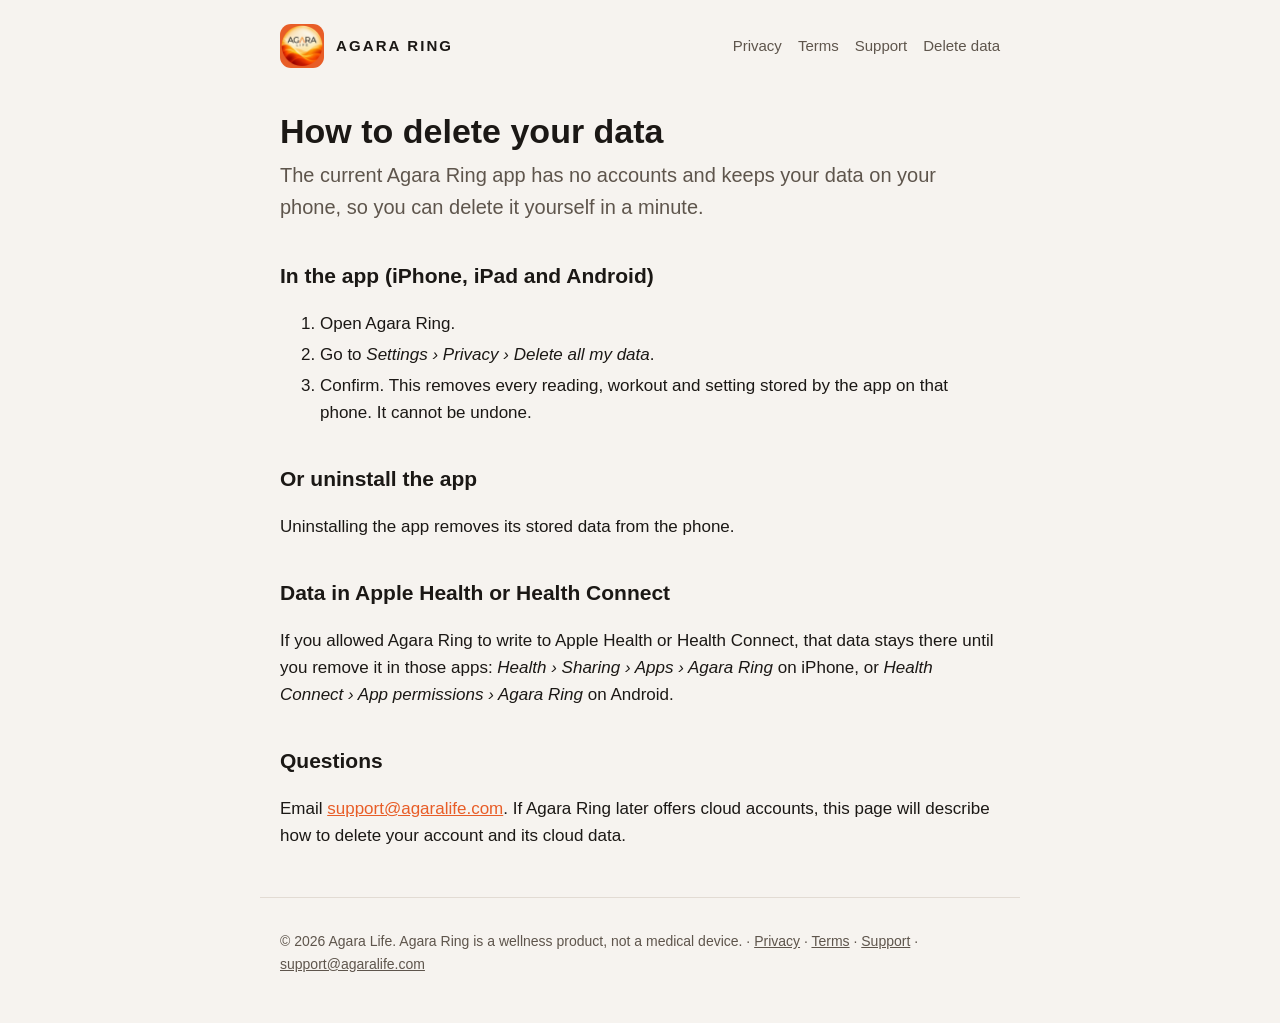
==== docs/delete-data/index.html @ 2ab8aa85 "Publish Agara Ring legal + support pages (docs/)" ====
<!doctype html>
<html lang="en"><head><meta charset="utf-8"><meta name="viewport" content="width=device-width,initial-scale=1">
<title>Delete your data · Agara Ring</title><meta name="description" content="How to delete your Agara Ring data.">
<link rel="icon" href="../logo.png"><link rel="stylesheet" href="../style.css"></head>
<body><header><img src="../logo.png" alt="" width="44" height="44"><a class="brand" href="../">AGARA RING</a>
<nav><a href="../privacy/">Privacy</a><a href="../terms/">Terms</a><a href="../support/">Support</a><a href="../delete-data/">Delete data</a></nav></header>
<main><h1>How to delete your data</h1>
<p class="lead">The current Agara Ring app has no accounts and keeps your data on your phone, so you can delete it yourself in a minute.</p>
<h2>In the app (iPhone, iPad and Android)</h2>
<ol><li>Open Agara Ring.</li><li>Go to <em>Settings › Privacy › Delete all my data</em>.</li><li>Confirm. This removes every reading, workout and setting stored by the app on that phone. It cannot be undone.</li></ol>
<h2>Or uninstall the app</h2><p>Uninstalling the app removes its stored data from the phone.</p>
<h2>Data in Apple Health or Health Connect</h2>
<p>If you allowed Agara Ring to write to Apple Health or Health Connect, that data stays there until you remove it in those apps: <em>Health › Sharing › Apps › Agara Ring</em> on iPhone, or <em>Health Connect › App permissions › Agara Ring</em> on Android.</p>
<h2>Questions</h2><p>Email <a href="mailto:support@agaralife.com">support@agaralife.com</a>. If Agara Ring later offers cloud accounts, this page will describe how to delete your account and its cloud data.</p></main>
<footer>© 2026 Agara Life. Agara Ring is a wellness product, not a medical device. ·
<a href="../privacy/">Privacy</a> · <a href="../terms/">Terms</a> · <a href="../support/">Support</a> ·
<a href="mailto:support@agaralife.com">support@agaralife.com</a></footer></body></html>
---- docs/style.css ----
:root{--bg:#12100E;--card:#1B1815;--text:#F4EFE9;--muted:#BDB4A9;--accent:#E85D27;--line:#2C2722}
@media (prefers-color-scheme:light){:root{--bg:#F6F3EF;--card:#FFFFFF;--text:#1B1815;--muted:#5E554C;--line:#E2DBD3}}
*{box-sizing:border-box}html{-webkit-text-size-adjust:100%}
body{margin:0;background:var(--bg);color:var(--text);font:17px/1.6 ui-sans-serif,-apple-system,"Segoe UI",Roboto,Helvetica,Arial,sans-serif}
a{color:var(--accent)}a:hover{text-decoration:none}
header,main,footer{max-width:760px;margin:0 auto;padding:0 20px}
header{display:flex;align-items:center;gap:12px;padding-top:24px;padding-bottom:12px}
header img{width:44px;height:44px;border-radius:11px}
header .brand{font-weight:800;letter-spacing:.14em;font-size:15px;text-decoration:none;color:var(--text)}
nav{margin-left:auto;display:flex;gap:16px;flex-wrap:wrap;font-size:15px}nav a{color:var(--muted);text-decoration:none}nav a:hover{color:var(--accent)}
h1{font-size:34px;line-height:1.15;margin:32px 0 8px}h2{font-size:21px;margin:36px 0 6px}
.lead{font-size:20px;color:var(--muted);margin-top:0}.meta{color:var(--muted);font-size:14px}
.card{background:var(--card);border:1px solid var(--line);border-radius:16px;padding:18px 20px;margin:18px 0}
.btn{display:inline-block;background:var(--accent);color:#fff;text-decoration:none;font-weight:700;padding:11px 18px;border-radius:12px}
ul{padding-left:22px}li{margin:4px 0}
footer{padding-top:32px;padding-bottom:48px;color:var(--muted);font-size:14px;border-top:1px solid var(--line);margin-top:48px}
footer a{color:var(--muted)}
.notice{border-left:4px solid var(--accent)}
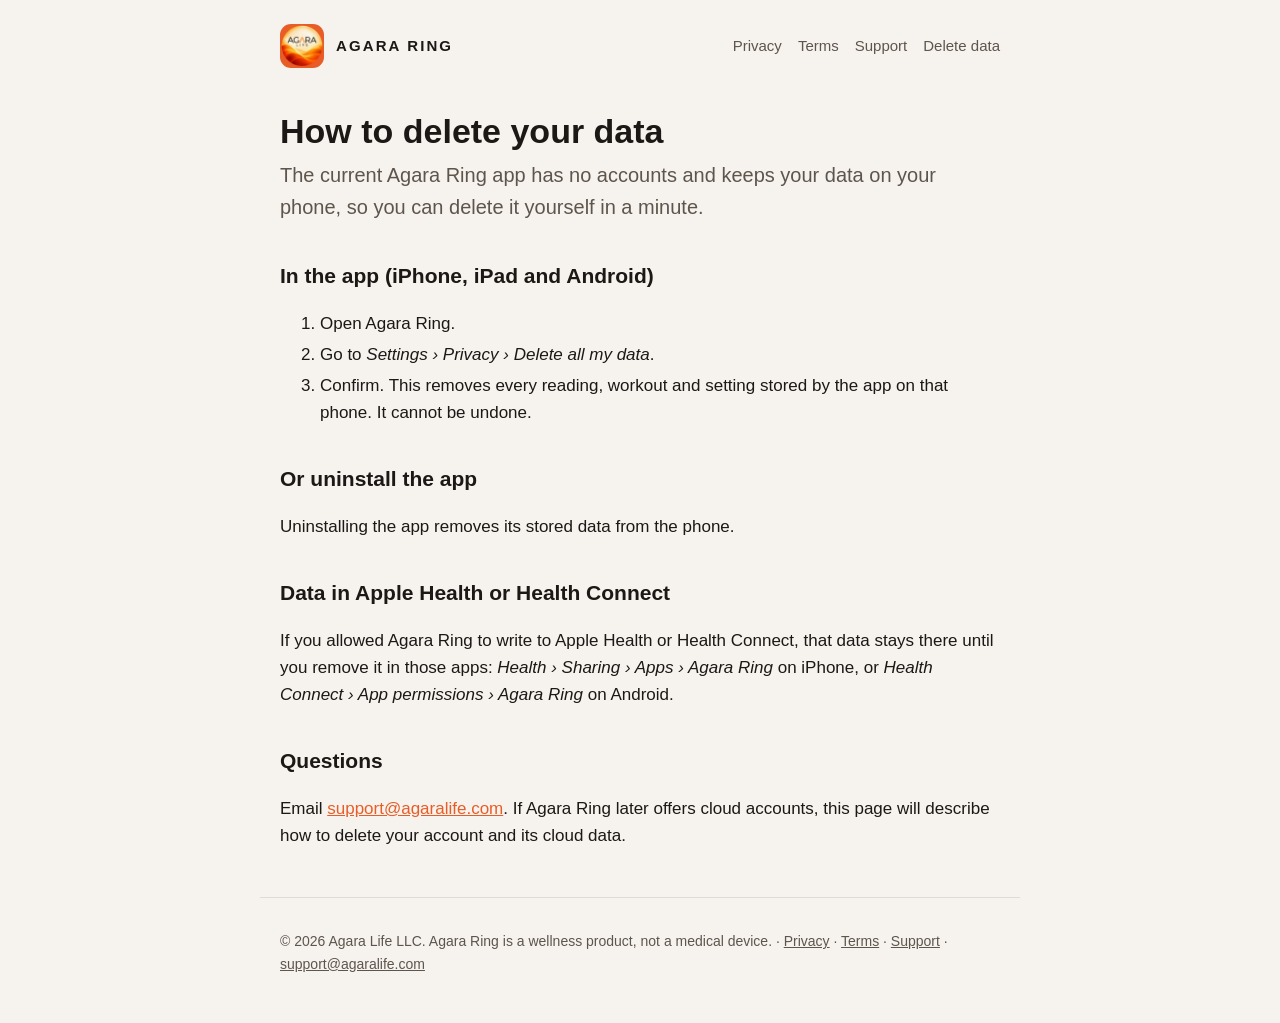
==== commit d4c17c92: "Publish Agara Ring legal + support pages (docs/)" ====
--- a/docs/delete-data/index.html
+++ b/docs/delete-data/index.html
@@ -12,6 +12,6 @@
 <h2>Data in Apple Health or Health Connect</h2>
 <p>If you allowed Agara Ring to write to Apple Health or Health Connect, that data stays there until you remove it in those apps: <em>Health › Sharing › Apps › Agara Ring</em> on iPhone, or <em>Health Connect › App permissions › Agara Ring</em> on Android.</p>
 <h2>Questions</h2><p>Email <a href="mailto:support@agaralife.com">support@agaralife.com</a>. If Agara Ring later offers cloud accounts, this page will describe how to delete your account and its cloud data.</p></main>
-<footer>© 2026 Agara Life. Agara Ring is a wellness product, not a medical device. ·
+<footer>© 2026 Agara Life LLC. Agara Ring is a wellness product, not a medical device. ·
 <a href="../privacy/">Privacy</a> · <a href="../terms/">Terms</a> · <a href="../support/">Support</a> ·
 <a href="mailto:support@agaralife.com">support@agaralife.com</a></footer></body></html>
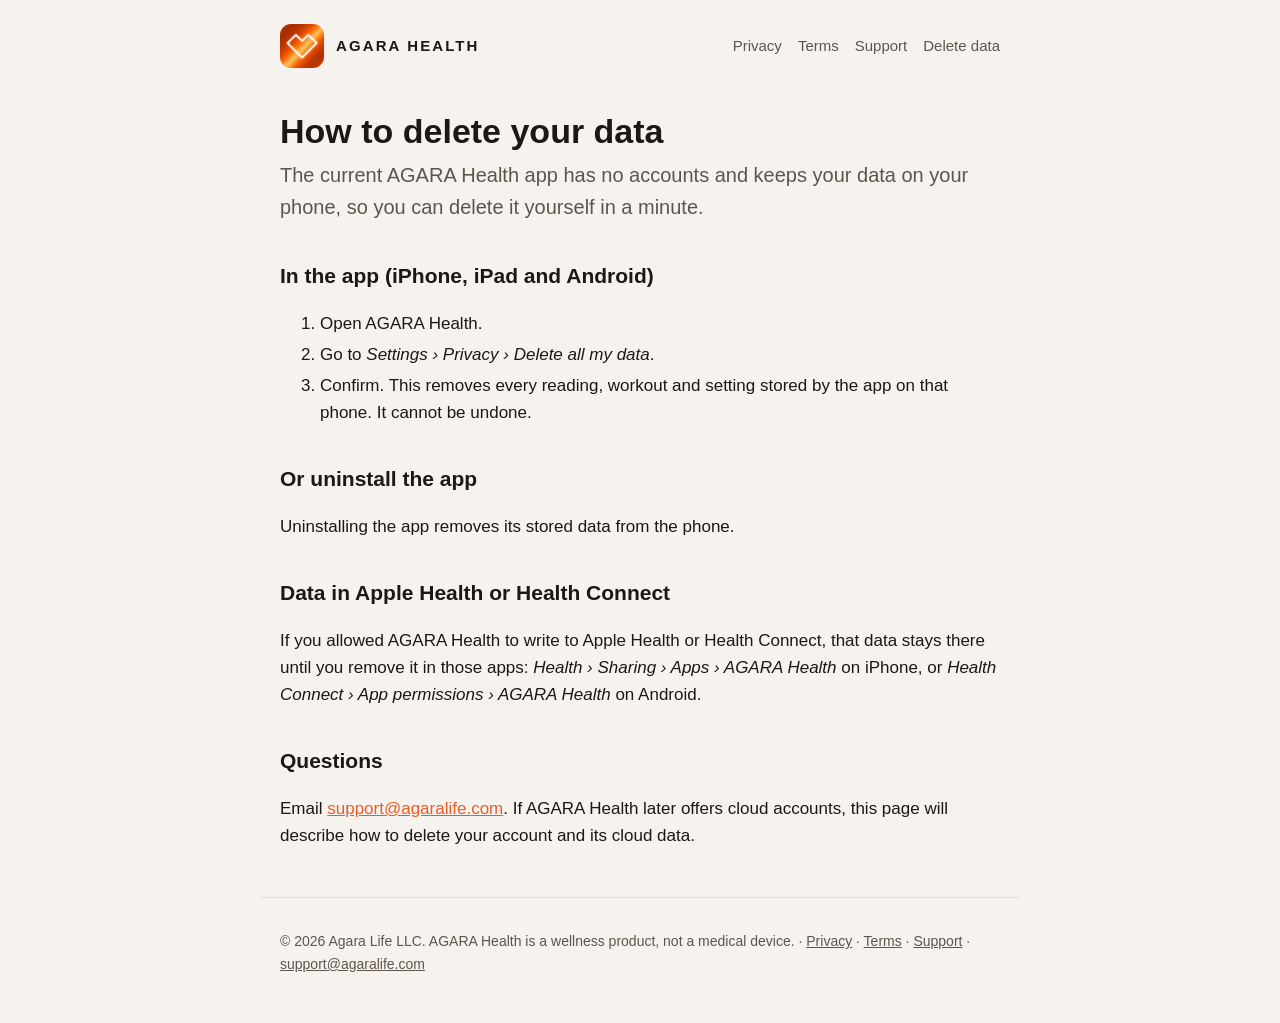
==== commit 09bb7b99: "Publish AGARA Health legal + support pages (docs/)" ====
--- a/docs/delete-data/index.html
+++ b/docs/delete-data/index.html
@@ -1,17 +1,17 @@
 <!doctype html>
 <html lang="en"><head><meta charset="utf-8"><meta name="viewport" content="width=device-width,initial-scale=1">
-<title>Delete your data · Agara Ring</title><meta name="description" content="How to delete your Agara Ring data.">
+<title>Delete your data · AGARA Health</title><meta name="description" content="How to delete your AGARA Health ring data.">
 <link rel="icon" href="../logo.png"><link rel="stylesheet" href="../style.css"></head>
-<body><header><img src="../logo.png" alt="" width="44" height="44"><a class="brand" href="../">AGARA RING</a>
+<body><header><img src="../logo.png" alt="" width="44" height="44"><a class="brand" href="../">AGARA HEALTH</a>
 <nav><a href="../privacy/">Privacy</a><a href="../terms/">Terms</a><a href="../support/">Support</a><a href="../delete-data/">Delete data</a></nav></header>
 <main><h1>How to delete your data</h1>
-<p class="lead">The current Agara Ring app has no accounts and keeps your data on your phone, so you can delete it yourself in a minute.</p>
+<p class="lead">The current AGARA Health app has no accounts and keeps your data on your phone, so you can delete it yourself in a minute.</p>
 <h2>In the app (iPhone, iPad and Android)</h2>
-<ol><li>Open Agara Ring.</li><li>Go to <em>Settings › Privacy › Delete all my data</em>.</li><li>Confirm. This removes every reading, workout and setting stored by the app on that phone. It cannot be undone.</li></ol>
+<ol><li>Open AGARA Health.</li><li>Go to <em>Settings › Privacy › Delete all my data</em>.</li><li>Confirm. This removes every reading, workout and setting stored by the app on that phone. It cannot be undone.</li></ol>
 <h2>Or uninstall the app</h2><p>Uninstalling the app removes its stored data from the phone.</p>
 <h2>Data in Apple Health or Health Connect</h2>
-<p>If you allowed Agara Ring to write to Apple Health or Health Connect, that data stays there until you remove it in those apps: <em>Health › Sharing › Apps › Agara Ring</em> on iPhone, or <em>Health Connect › App permissions › Agara Ring</em> on Android.</p>
-<h2>Questions</h2><p>Email <a href="mailto:support@agaralife.com">support@agaralife.com</a>. If Agara Ring later offers cloud accounts, this page will describe how to delete your account and its cloud data.</p></main>
-<footer>© 2026 Agara Life LLC. Agara Ring is a wellness product, not a medical device. ·
+<p>If you allowed AGARA Health to write to Apple Health or Health Connect, that data stays there until you remove it in those apps: <em>Health › Sharing › Apps › AGARA Health</em> on iPhone, or <em>Health Connect › App permissions › AGARA Health</em> on Android.</p>
+<h2>Questions</h2><p>Email <a href="mailto:support@agaralife.com">support@agaralife.com</a>. If AGARA Health later offers cloud accounts, this page will describe how to delete your account and its cloud data.</p></main>
+<footer>© 2026 Agara Life LLC. AGARA Health is a wellness product, not a medical device. ·
 <a href="../privacy/">Privacy</a> · <a href="../terms/">Terms</a> · <a href="../support/">Support</a> ·
 <a href="mailto:support@agaralife.com">support@agaralife.com</a></footer></body></html>
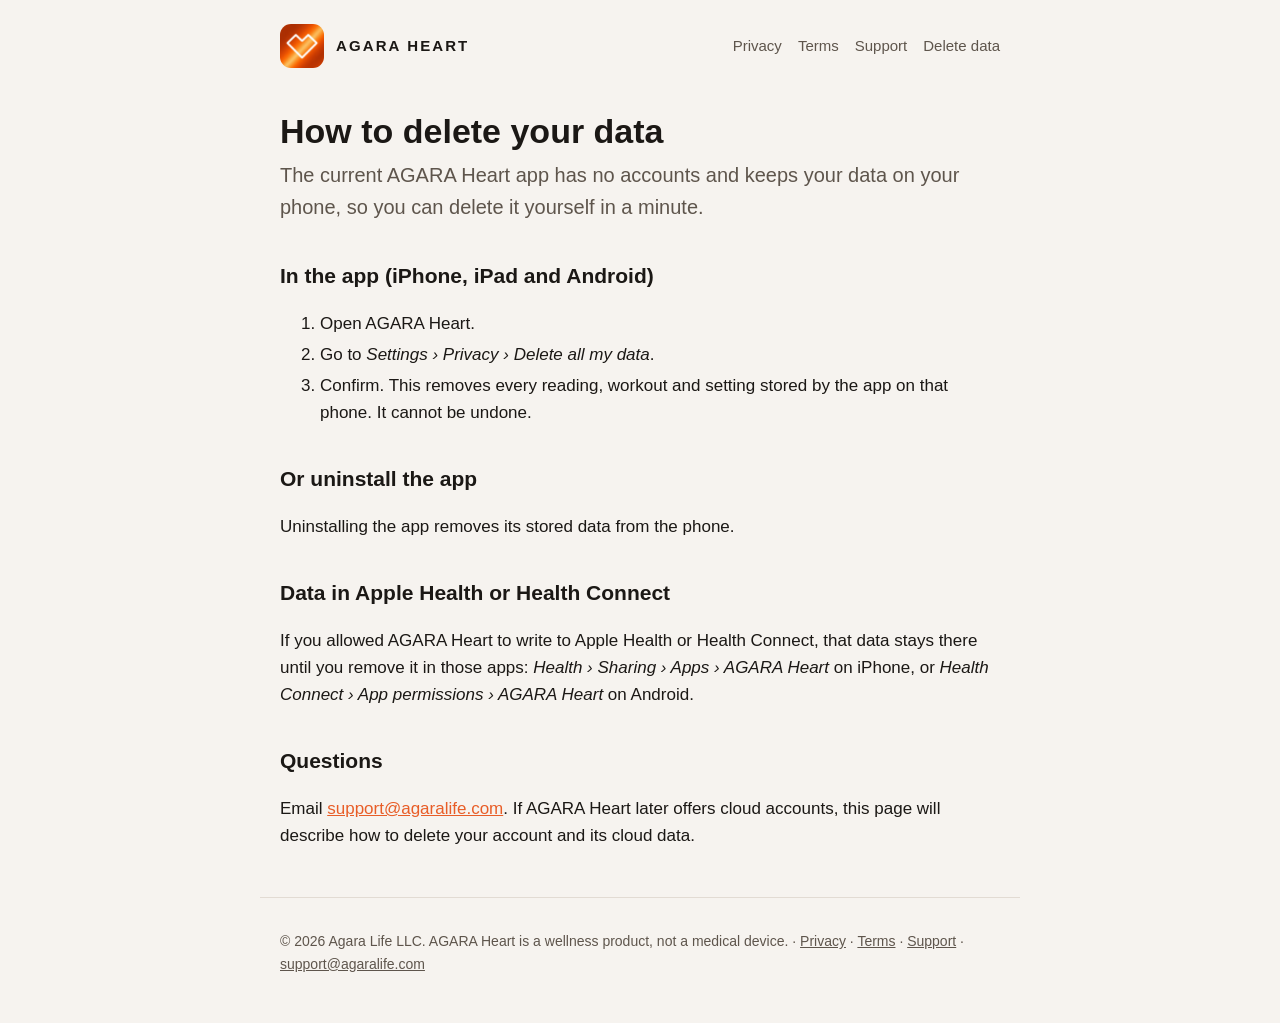
==== commit 3a7b144a: "Publish AGARA Heart legal + support pages (docs/)" ====
--- a/docs/delete-data/index.html
+++ b/docs/delete-data/index.html
@@ -1,17 +1,17 @@
 <!doctype html>
 <html lang="en"><head><meta charset="utf-8"><meta name="viewport" content="width=device-width,initial-scale=1">
-<title>Delete your data · AGARA Health</title><meta name="description" content="How to delete your AGARA Health ring data.">
+<title>Delete your data · AGARA Heart</title><meta name="description" content="How to delete your AGARA Heart ring data.">
 <link rel="icon" href="../logo.png"><link rel="stylesheet" href="../style.css"></head>
-<body><header><img src="../logo.png" alt="" width="44" height="44"><a class="brand" href="../">AGARA HEALTH</a>
+<body><header><img src="../logo.png" alt="" width="44" height="44"><a class="brand" href="../">AGARA HEART</a>
 <nav><a href="../privacy/">Privacy</a><a href="../terms/">Terms</a><a href="../support/">Support</a><a href="../delete-data/">Delete data</a></nav></header>
 <main><h1>How to delete your data</h1>
-<p class="lead">The current AGARA Health app has no accounts and keeps your data on your phone, so you can delete it yourself in a minute.</p>
+<p class="lead">The current AGARA Heart app has no accounts and keeps your data on your phone, so you can delete it yourself in a minute.</p>
 <h2>In the app (iPhone, iPad and Android)</h2>
-<ol><li>Open AGARA Health.</li><li>Go to <em>Settings › Privacy › Delete all my data</em>.</li><li>Confirm. This removes every reading, workout and setting stored by the app on that phone. It cannot be undone.</li></ol>
+<ol><li>Open AGARA Heart.</li><li>Go to <em>Settings › Privacy › Delete all my data</em>.</li><li>Confirm. This removes every reading, workout and setting stored by the app on that phone. It cannot be undone.</li></ol>
 <h2>Or uninstall the app</h2><p>Uninstalling the app removes its stored data from the phone.</p>
 <h2>Data in Apple Health or Health Connect</h2>
-<p>If you allowed AGARA Health to write to Apple Health or Health Connect, that data stays there until you remove it in those apps: <em>Health › Sharing › Apps › AGARA Health</em> on iPhone, or <em>Health Connect › App permissions › AGARA Health</em> on Android.</p>
-<h2>Questions</h2><p>Email <a href="mailto:support@agaralife.com">support@agaralife.com</a>. If AGARA Health later offers cloud accounts, this page will describe how to delete your account and its cloud data.</p></main>
-<footer>© 2026 Agara Life LLC. AGARA Health is a wellness product, not a medical device. ·
+<p>If you allowed AGARA Heart to write to Apple Health or Health Connect, that data stays there until you remove it in those apps: <em>Health › Sharing › Apps › AGARA Heart</em> on iPhone, or <em>Health Connect › App permissions › AGARA Heart</em> on Android.</p>
+<h2>Questions</h2><p>Email <a href="mailto:support@agaralife.com">support@agaralife.com</a>. If AGARA Heart later offers cloud accounts, this page will describe how to delete your account and its cloud data.</p></main>
+<footer>© 2026 Agara Life LLC. AGARA Heart is a wellness product, not a medical device. ·
 <a href="../privacy/">Privacy</a> · <a href="../terms/">Terms</a> · <a href="../support/">Support</a> ·
 <a href="mailto:support@agaralife.com">support@agaralife.com</a></footer></body></html>
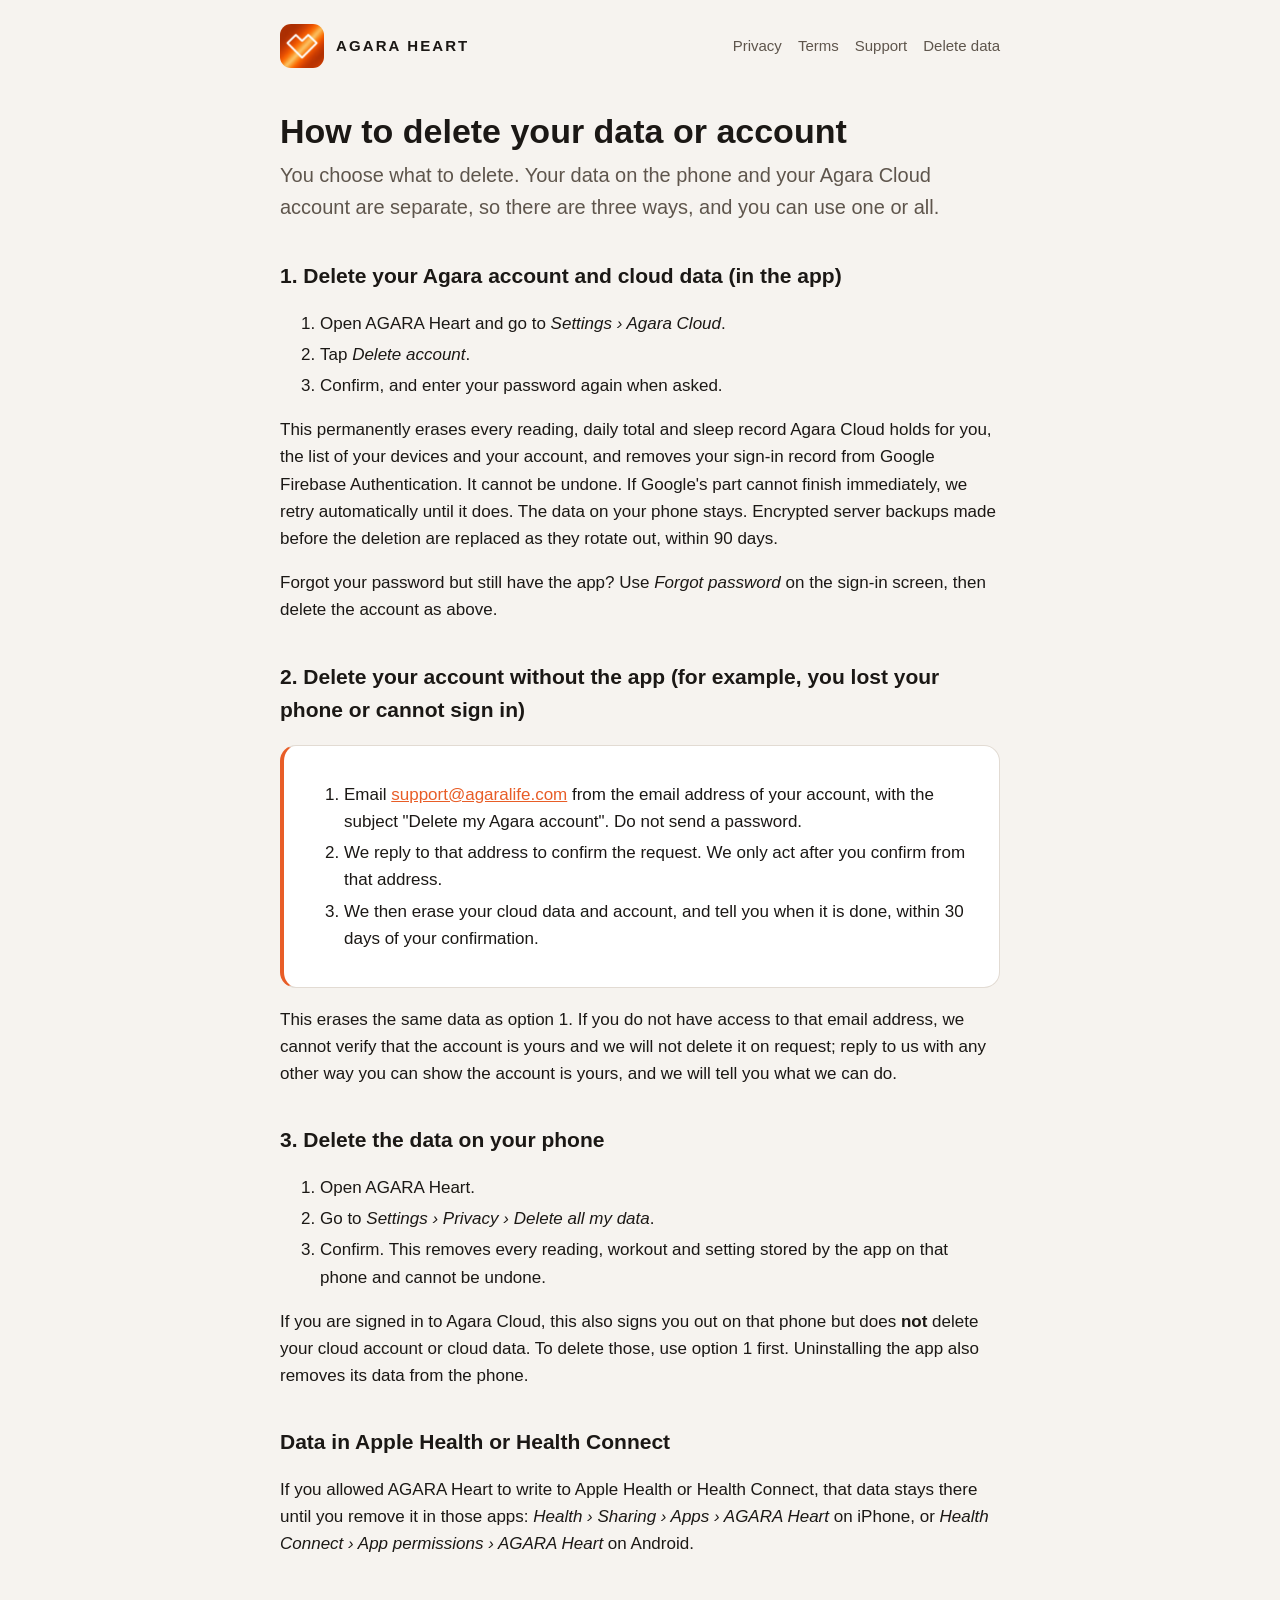
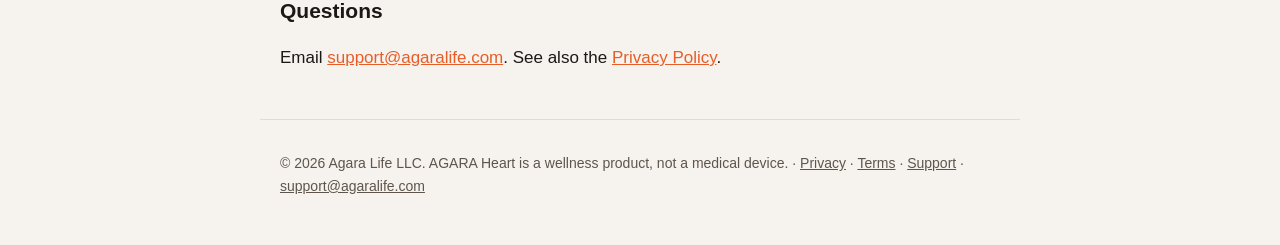
==== commit 4724c193: "Publish AGARA Heart legal + support pages (docs/)" ====
--- a/docs/delete-data/index.html
+++ b/docs/delete-data/index.html
@@ -1,17 +1,33 @@
 <!doctype html>
 <html lang="en"><head><meta charset="utf-8"><meta name="viewport" content="width=device-width,initial-scale=1">
-<title>Delete your data · AGARA Heart</title><meta name="description" content="How to delete your AGARA Heart ring data.">
+<title>Delete your data or account · AGARA Heart</title><meta name="description" content="How to delete your AGARA Heart data or Agara Cloud account.">
 <link rel="icon" href="../logo.png"><link rel="stylesheet" href="../style.css"></head>
 <body><header><img src="../logo.png" alt="" width="44" height="44"><a class="brand" href="../">AGARA HEART</a>
 <nav><a href="../privacy/">Privacy</a><a href="../terms/">Terms</a><a href="../support/">Support</a><a href="../delete-data/">Delete data</a></nav></header>
-<main><h1>How to delete your data</h1>
-<p class="lead">The current AGARA Heart app has no accounts and keeps your data on your phone, so you can delete it yourself in a minute.</p>
-<h2>In the app (iPhone, iPad and Android)</h2>
-<ol><li>Open AGARA Heart.</li><li>Go to <em>Settings › Privacy › Delete all my data</em>.</li><li>Confirm. This removes every reading, workout and setting stored by the app on that phone. It cannot be undone.</li></ol>
-<h2>Or uninstall the app</h2><p>Uninstalling the app removes its stored data from the phone.</p>
+<main><h1>How to delete your data or account</h1>
+<p class="lead">You choose what to delete. Your data on the phone and your Agara Cloud account are separate, so there are three ways, and you can use one or all.</p>
+
+<h2>1. Delete your Agara account and cloud data (in the app)</h2>
+<ol><li>Open AGARA Heart and go to <em>Settings › Agara Cloud</em>.</li><li>Tap <em>Delete account</em>.</li><li>Confirm, and enter your password again when asked.</li></ol>
+<p>This permanently erases every reading, daily total and sleep record Agara Cloud holds for you, the list of your devices and your account, and removes your sign-in record from Google Firebase Authentication. It cannot be undone. If Google's part cannot finish immediately, we retry automatically until it does. The data on your phone stays. Encrypted server backups made before the deletion are replaced as they rotate out, within 90 days.</p>
+<p>Forgot your password but still have the app? Use <em>Forgot password</em> on the sign-in screen, then delete the account as above.</p>
+
+<h2>2. Delete your account without the app (for example, you lost your phone or cannot sign in)</h2>
+<div class="card notice">
+<ol><li>Email <a href="mailto:support@agaralife.com?subject=Delete%20my%20Agara%20account">support@agaralife.com</a> from the email address of your account, with the subject "Delete my Agara account". Do not send a password.</li>
+<li>We reply to that address to confirm the request. We only act after you confirm from that address.</li>
+<li>We then erase your cloud data and account, and tell you when it is done, within 30 days of your confirmation.</li></ol>
+</div>
+<p>This erases the same data as option 1. If you do not have access to that email address, we cannot verify that the account is yours and we will not delete it on request; reply to us with any other way you can show the account is yours, and we will tell you what we can do.</p>
+
+<h2>3. Delete the data on your phone</h2>
+<ol><li>Open AGARA Heart.</li><li>Go to <em>Settings › Privacy › Delete all my data</em>.</li><li>Confirm. This removes every reading, workout and setting stored by the app on that phone and cannot be undone.</li></ol>
+<p>If you are signed in to Agara Cloud, this also signs you out on that phone but does <strong>not</strong> delete your cloud account or cloud data. To delete those, use option 1 first. Uninstalling the app also removes its data from the phone.</p>
+
 <h2>Data in Apple Health or Health Connect</h2>
 <p>If you allowed AGARA Heart to write to Apple Health or Health Connect, that data stays there until you remove it in those apps: <em>Health › Sharing › Apps › AGARA Heart</em> on iPhone, or <em>Health Connect › App permissions › AGARA Heart</em> on Android.</p>
-<h2>Questions</h2><p>Email <a href="mailto:support@agaralife.com">support@agaralife.com</a>. If AGARA Heart later offers cloud accounts, this page will describe how to delete your account and its cloud data.</p></main>
+
+<h2>Questions</h2><p>Email <a href="mailto:support@agaralife.com">support@agaralife.com</a>. See also the <a href="../privacy/">Privacy Policy</a>.</p></main>
 <footer>© 2026 Agara Life LLC. AGARA Heart is a wellness product, not a medical device. ·
 <a href="../privacy/">Privacy</a> · <a href="../terms/">Terms</a> · <a href="../support/">Support</a> ·
 <a href="mailto:support@agaralife.com">support@agaralife.com</a></footer></body></html>
